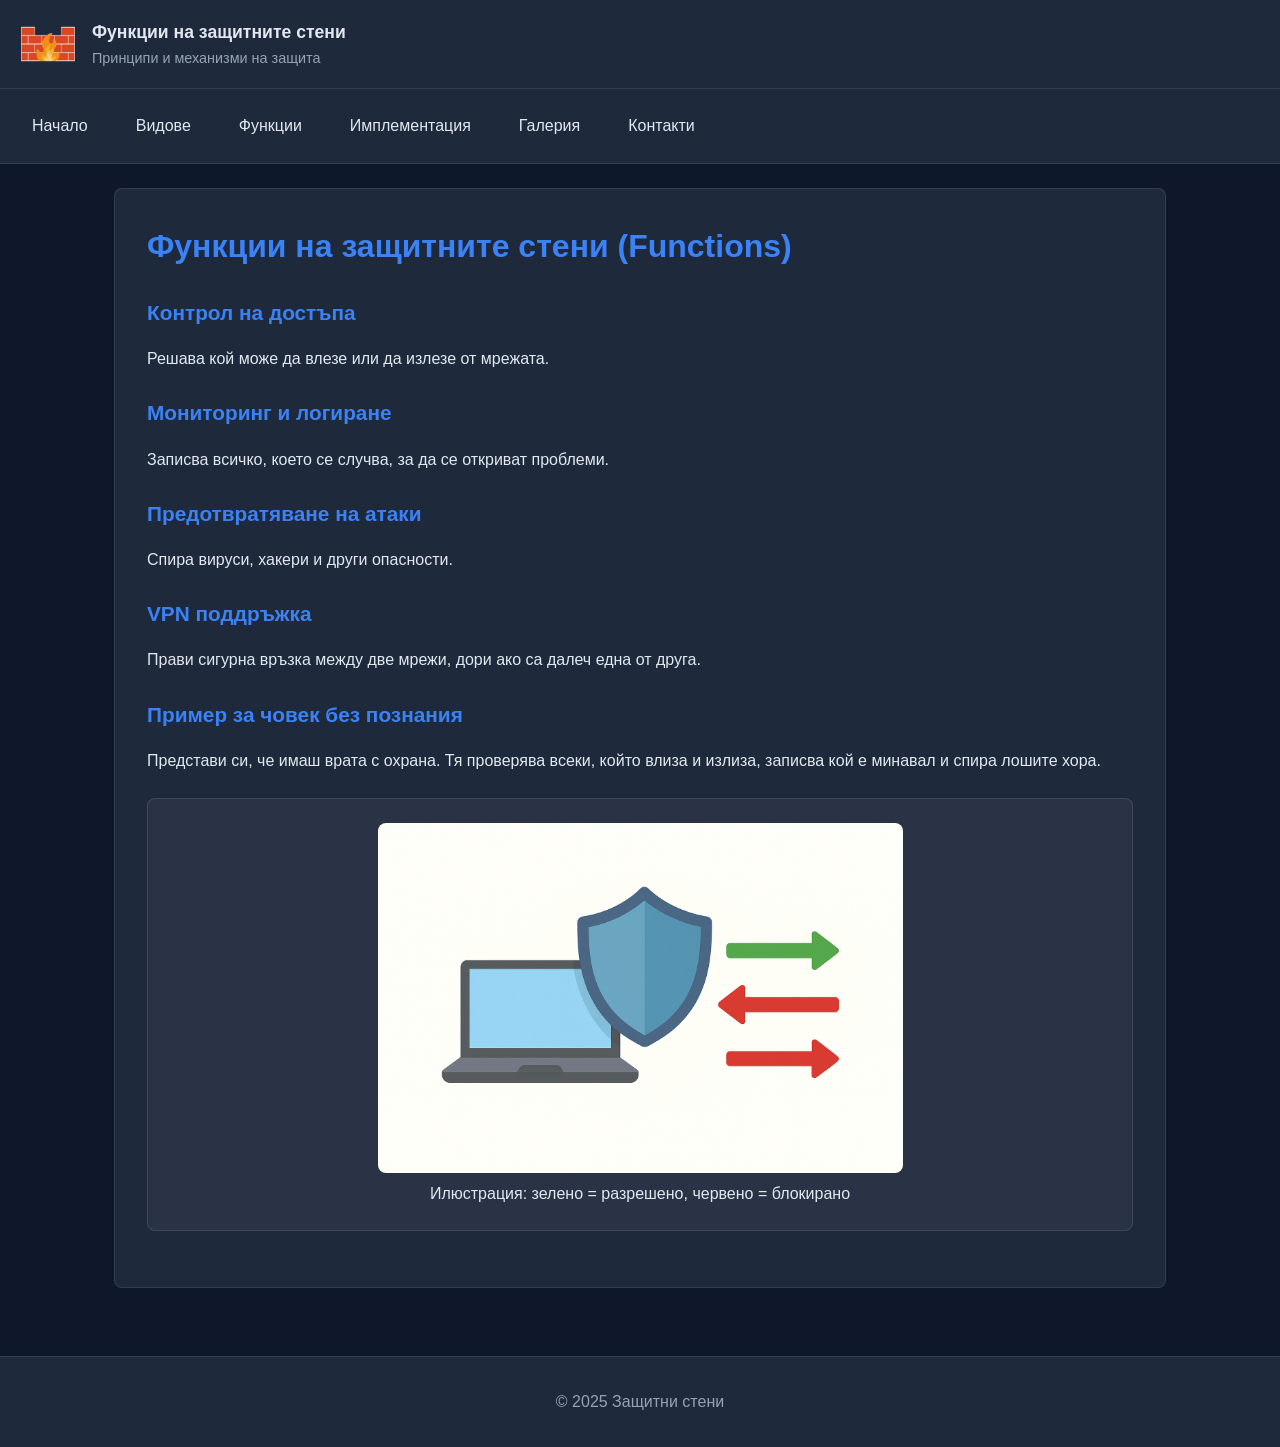
==== funkcii.html @ f61204fa "FireWall" ====
<!DOCTYPE html>
<html lang="bg">
  <head>
    <meta charset="UTF-8" />
    <meta name="viewport" content="width=device-width, initial-scale=1.0" />
    <title>Функции и принципи на работа</title>
    <link rel="stylesheet" href="css/style.css" />
    <link rel="icon" type="image/x-icon" href="images/favicon.ico" />
  </head>
  <body>
    <header>
      <div class="topbar">
        <a href="index.html" class="brand" title="Защитни стени — Начало">
          <img src="images/logo.png" alt="Лого на сайта" class="logo" />
          <div class="title">
            <h1>Функции на защитните стени</h1>
            <p class="slogan">Принципи и механизми на защита</p>
          </div>
        </a>
      </div>

      <nav aria-label="Главна навигация">
        <ul id="main-nav" class="nav-list">
          <li><a href="index.html">Начало</a></li>
          <li><a href="vidove.html">Видове</a></li>
          <li><a href="funkcii.html">Функции</a></li>
          <li><a href="implementacia.html">Имплементация</a></li>
          <li><a href="galeria.html">Галерия</a></li>
          <li><a href="kontakti.html">Контакти</a></li>
        </ul>
      </nav>
    </header>

    <main>
      <section class="functions-content">
        <h2>Функции на защитните стени (Functions)</h2>

        <h3>Контрол на достъпа</h3>
        <p>Решава кой може да влезе или да излезе от мрежата.</p>

        <h3>Мониторинг и логиране</h3>
        <p>Записва всичко, което се случва, за да се откриват проблеми.</p>

        <h3>Предотвратяване на атаки</h3>
        <p>Спира вируси, хакери и други опасности.</p>

        <h3>VPN поддръжка</h3>
        <p>Прави сигурна връзка между две мрежи, дори ако са далеч една от друга.</p>

        <h3>Пример за човек без познания</h3>
        <p>Представи си, че имаш врата с охрана. Тя проверява всеки, който влиза и излиза, записва кой е минавал и спира лошите хора.</p>

        <figure class="functions-visual">
          <img src="images/firewall2.png" alt="Диаграма: компютър, щит и трафик" />
          <figcaption>Илюстрация: зелено = разрешено, червено = блокирано</figcaption>
        </figure>
      </section>
    </main>

    <footer>
      <p>© 2025 Защитни стени</p>
    </footer>

    <script src="js/script.js"></script>
  </body>
</html>
---- css/style.css ----
:root {
  --bg: #0f172a;
  --text: #e2e8f0;
  --primary: #3b82f6;
  --muted: #94a3b8;
  --error: #f87171;
  --success: #4ade80;
}

* {
  box-sizing: border-box;
}

html, body {
  height: 100%;
}

body {
  margin: 0;
  font-family: Arial, sans-serif;
  background: var(--bg);
  color: var(--text);
  line-height: 1.6;
}

header {
  background: #1e293b;
  border-bottom: 1px solid rgba(255, 255, 255, 0.1);
}

.topbar {
  display: flex;
  align-items: center;
  justify-content: space-between;
  gap: 1rem;
  padding: 0.75rem 1rem;
}

.brand {
  display: flex;
  align-items: center;
  gap: 0.75rem;
  text-decoration: none;
  color: inherit;
}

.logo {
  width: 64px;
  height: 64px;
  border-radius: 8px;
  object-fit: cover;
  display: block;
}

.title h1 {
  margin: 0;
  font-size: 1.1rem;
}

.title .slogan {
  margin: 0;
  font-size: 0.9rem;
  color: var(--muted);
}

nav {
  background: #1e293b;
  border-top: 1px solid rgba(255, 255, 255, 0.1);
}

.nav-list {
  display: flex;
  gap: 1rem;
  margin: 0;
  padding: 1rem;
  list-style: none;
  align-items: center;
  flex-wrap: wrap;
}

.nav-list a {
  display: block;
  padding: 0.5rem 1rem;
  color: var(--text);
  text-decoration: none;
  font-size: 1rem;
}

.nav-list a:hover {
  color: var(--primary);
}

#nav-toggle {
  display: none;
}

main {
  padding: 1.5rem;
  max-width: 1100px;
  margin: 0 auto;
}

h2 {
  color: var(--primary);
  font-size: 2rem;
  margin-top: 0;
  margin-bottom: 1rem;
  font-weight: 700;
}

h3 {
  color: var(--primary);
  font-size: 1.3rem;
  margin-top: 1.5rem;
  margin-bottom: 0.75rem;
  font-weight: 600;
}

/* Съдържане секции */
.types-content, .functions-content, .implementation-content {
  background: #1e293b;
  padding: 2rem;
  border-radius: 8px;
  border: 1px solid rgba(255, 255, 255, 0.1);
  margin-bottom: 1.5rem;
}

.types-content p, .functions-content p, .implementation-content p {
  color: var(--text);
  font-size: 1rem;
  line-height: 1.7;
  margin-bottom: 1rem;
}

.types-content ul, .functions-content ul, .implementation-content ul {
  list-style: none;
  padding-left: 0;
  margin: 1rem 0;
}

.types-content li, .functions-content li, .implementation-content li {
  padding-left: 1.75rem;
  margin-bottom: 0.75rem;
  position: relative;
  color: var(--text);
  line-height: 1.6;
}

.types-content li:before, .functions-content li:before, .implementation-content li:before {
  content: "▪";
  color: var(--primary);
  position: absolute;
  left: 0;
  font-size: 1.2rem;
}

/* Изображения */
.visual, .functions-visual {
  margin: 1.5rem 0;
  text-align: center;
  background: rgba(255, 255, 255, 0.05);
  padding: 1.5rem;
  border-radius: 8px;
  border: 1px solid rgba(255, 255, 255, 0.1);
}

.visual img, .functions-visual img {
  max-width: 100%;
  height: auto;
  border-radius: 8px;
  max-height: 350px;
}

/* Форма */
.contact-section {
  display: grid;
  grid-template-columns: 1fr 320px;
  gap: 1rem;
  align-items: start;
}

.contact-section label {
  display: block;
  margin-top: 0.5rem;
  margin-bottom: 0.25rem;
  font-weight: 600;
}

.contact-section input[type="text"], .contact-section input[type="email"], .contact-section textarea {
  width: 100%;
  padding: 0.6rem;
  border-radius: 6px;
  border: 1px solid rgba(255, 255, 255, 0.1);
  background: #0f172a;
  color: var(--text);
  font-size: 0.95rem;
}

.contact-section input:focus, .contact-section textarea:focus {
  outline: 2px dashed var(--primary);
  outline-offset: 2px;
}

.muted {
  color: var(--muted);
  font-size: 0.9rem;
  margin-bottom: 0.5rem;
}

#formMessage {
  margin-top: 0.5rem;
}

#formMessage .error {
  color: var(--error);
  background: rgba(248, 113, 113, 0.1);
  padding: 0.5rem;
  border-radius: 6px;
  margin-bottom: 0.5rem;
}

#formMessage .success {
  color: var(--success);
  background: rgba(74, 222, 128, 0.1);
  padding: 0.5rem;
  border-radius: 6px;
}

/* Бутони */
.form-actions {
  display: flex;
  gap: 0.5rem;
  margin-top: 0.75rem;
}

.btn-primary {
  background: var(--primary);
  color: #ffffff;
  border: 0;
  padding: 0.6rem 1rem;
  border-radius: 6px;
  cursor: pointer;
  font-weight: 600;
}

.btn-primary:hover {
  background: #2563eb;
}

/* Контактна информация */
.contact-info {
  background: rgba(255, 255, 255, 0.05);
  padding: 1rem;
  border-radius: 6px;
  color: var(--muted);
  font-size: 0.95rem;
  border: 1px solid rgba(255, 255, 255, 0.1);
}

/* Таблица */
table {
  width: 100%;
  border-collapse: collapse;
  background: transparent;
  margin-top: 1rem;
}

th, td {
  padding: 0.75rem;
  border-bottom: 1px solid rgba(255, 255, 255, 0.1);
  text-align: left;
}

th {
  background: rgba(59, 130, 246, 0.1);
  color: var(--primary);
  font-weight: 600;
}

/* Галерия */
.gallery {
  margin-top: 1rem;
}

.gallery h2 {
  margin-bottom: 2rem;
}

.gallery-grid {
  display: grid;
  grid-template-columns: repeat(auto-fit, minmax(300px, 1fr));
  gap: 2rem;
  margin-bottom: 2rem;
}

.gallery-item {
  text-align: center;
}

.gallery-item img {
  width: 100%;
  height: auto;
  border-radius: 8px;
  border: none;
  display: block;
  margin-bottom: 1rem;
}

.gallery-item p {
  color: var(--muted);
  margin: 0;
}

footer {
  padding: 1rem;
  text-align: center;
  color: var(--muted);
  margin-top: 1.25rem;
  border-top: 1px solid rgba(255, 255, 255, 0.1);
  background: #1e293b;
}

/* Таблети (до 1024px) */
@media (max-width: 1024px) {
  .contact-section {
    grid-template-columns: 1fr;
  }
  .contact-info {
    order: 2;
  }
}

/* Мобилни (до 900px) */
@media (max-width: 900px) {
  main {
    padding: 1rem;
  }

  .types-content, .functions-content, .implementation-content {
    padding: 1.5rem;
  }

  h2 {
    font-size: 1.6rem;
  }

  h3 {
    font-size: 1.1rem;
  }

  table {
    font-size: 0.9rem;
  }

  th, td {
    padding: 0.5rem;
  }
}

/* Малки екрани (до 480px) */
@media (max-width: 480px) {
  .logo {
    width: 48px;
    height: 48px;
  }
  .title h1 {
    font-size: 1rem;
  }
  .topbar {
    padding: 0.5rem;
  }

  main {
    padding: 0.75rem;
  }

  .types-content, .functions-content, .implementation-content {
    padding: 1rem;
  }

  h2 {
    font-size: 1.4rem;
  }

  h3 {
    font-size: 1rem;
  }

  .visual, .functions-visual {
    padding: 1rem;
  }

  .visual img, .functions-visual img {
    max-height: 250px;
  }

  .contact-section label {
    font-size: 0.95rem;
  }

  .contact-section input[type="text"], .contact-section input[type="email"], .contact-section textarea {
    font-size: 0.9rem;
    padding: 0.5rem;
  }

  .btn-primary {
    font-size: 0.9rem;
    padding: 0.5rem 0.8rem;
  }
}
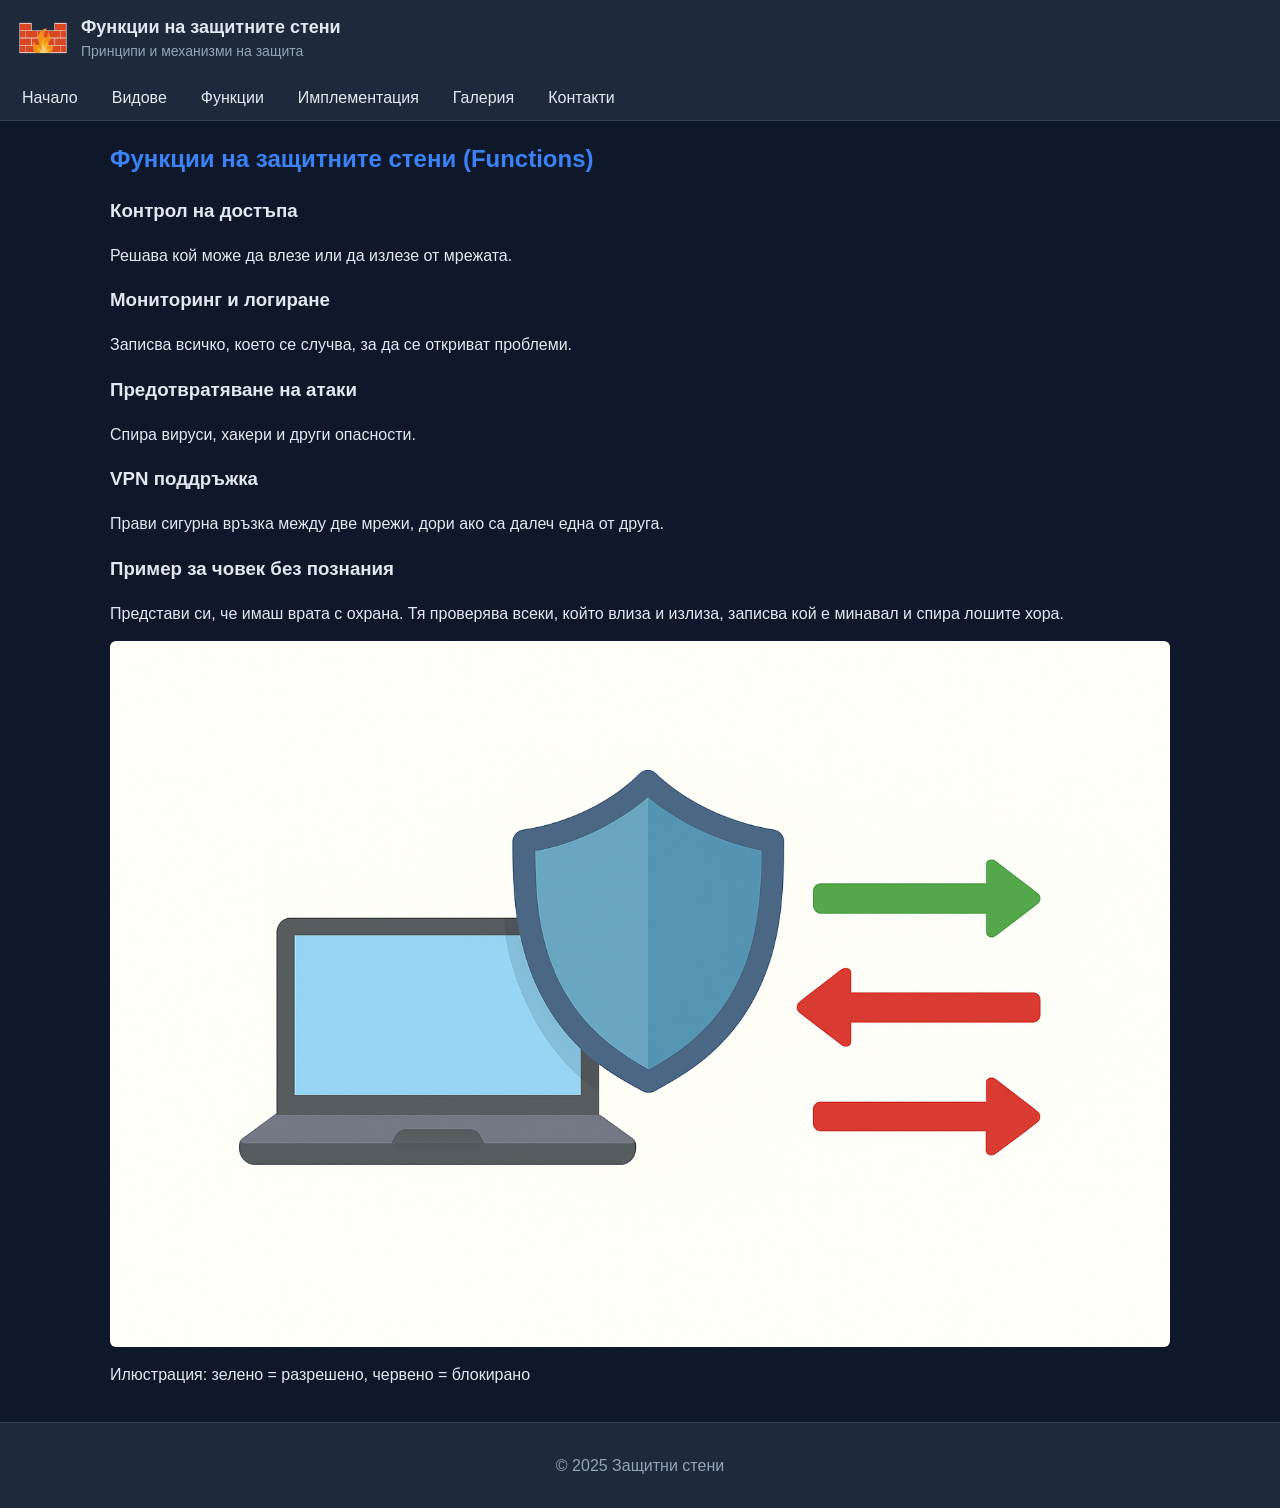
==== commit 43e600f8: "firewall" ====
--- a/funkcii.html
+++ b/funkcii.html
@@ -32,29 +32,30 @@
     </header>
 
     <main>
-      <section class="functions-content">
-        <h2>Функции на защитните стени (Functions)</h2>
+      <h2>Функции на защитните стени (Functions)</h2>
 
-        <h3>Контрол на достъпа</h3>
-        <p>Решава кой може да влезе или да излезе от мрежата.</p>
+      <h3>Контрол на достъпа</h3>
+      <p>Решава кой може да влезе или да излезе от мрежата.</p>
 
-        <h3>Мониторинг и логиране</h3>
-        <p>Записва всичко, което се случва, за да се откриват проблеми.</p>
+      <h3>Мониторинг и логиране</h3>
+      <p>Записва всичко, което се случва, за да се откриват проблеми.</p>
 
-        <h3>Предотвратяване на атаки</h3>
-        <p>Спира вируси, хакери и други опасности.</p>
+      <h3>Предотвратяване на атаки</h3>
+      <p>Спира вируси, хакери и други опасности.</p>
 
-        <h3>VPN поддръжка</h3>
-        <p>Прави сигурна връзка между две мрежи, дори ако са далеч една от друга.</p>
+      <h3>VPN поддръжка</h3>
+      <p>
+        Прави сигурна връзка между две мрежи, дори ако са далеч една от друга.
+      </p>
 
-        <h3>Пример за човек без познания</h3>
-        <p>Представи си, че имаш врата с охрана. Тя проверява всеки, който влиза и излиза, записва кой е минавал и спира лошите хора.</p>
+      <h3>Пример за човек без познания</h3>
+      <p>
+        Представи си, че имаш врата с охрана. Тя проверява всеки, който влиза и
+        излиза, записва кой е минавал и спира лошите хора.
+      </p>
 
-        <figure class="functions-visual">
-          <img src="images/firewall2.png" alt="Диаграма: компютър, щит и трафик" />
-          <figcaption>Илюстрация: зелено = разрешено, червено = блокирано</figcaption>
-        </figure>
-      </section>
+      <img src="images/firewall2.png" alt="Диаграма: компютър, щит и трафик" />
+      <p>Илюстрация: зелено = разрешено, червено = блокирано</p>
     </main>
 
     <footer>
--- a/css/style.css
+++ b/css/style.css
@@ -1,410 +1,164 @@
-:root {
-  --bg: #0f172a;
-  --text: #e2e8f0;
-  --primary: #3b82f6;
-  --muted: #94a3b8;
-  --error: #f87171;
-  --success: #4ade80;
-}
-
+/* ===== ОСНОВНИ НАСТРОЙКИ ===== */
 * {
   box-sizing: border-box;
-}
-
-html, body {
-  height: 100%;
 }
 
 body {
   margin: 0;
   font-family: Arial, sans-serif;
-  background: var(--bg);
-  color: var(--text);
-  line-height: 1.6;
+  background-color: #0f172a;
+  color: #e2e8f0;
+  line-height: 1.5;
 }
 
+/* ===== HEADER ===== */
 header {
-  background: #1e293b;
-  border-bottom: 1px solid rgba(255, 255, 255, 0.1);
+  background-color: #1e293b;
+  border-bottom: 1px solid #334155;
 }
 
 .topbar {
   display: flex;
+  justify-content: space-between;
   align-items: center;
-  justify-content: space-between;
-  gap: 1rem;
-  padding: 0.75rem 1rem;
+  padding: 10px 15px;
 }
 
 .brand {
   display: flex;
   align-items: center;
-  gap: 0.75rem;
+  gap: 10px;
   text-decoration: none;
-  color: inherit;
+  color: #e2e8f0;
 }
 
 .logo {
-  width: 64px;
-  height: 64px;
-  border-radius: 8px;
-  object-fit: cover;
-  display: block;
+  width: 56px;
+  height: 56px;
+  border-radius: 6px;
 }
 
 .title h1 {
   margin: 0;
-  font-size: 1.1rem;
+  font-size: 18px;
 }
 
-.title .slogan {
+.slogan {
   margin: 0;
-  font-size: 0.9rem;
-  color: var(--muted);
+  font-size: 14px;
+  color: #94a3b8;
 }
 
+/* ===== НАВИГАЦИЯ ===== */
 nav {
-  background: #1e293b;
-  border-top: 1px solid rgba(255, 255, 255, 0.1);
+  background-color: #1e293b;
 }
 
 .nav-list {
+  list-style: none;
   display: flex;
-  gap: 1rem;
+  gap: 10px;
   margin: 0;
-  padding: 1rem;
-  list-style: none;
-  align-items: center;
+  padding: 10px;
   flex-wrap: wrap;
 }
 
 .nav-list a {
-  display: block;
-  padding: 0.5rem 1rem;
-  color: var(--text);
+  color: #e2e8f0;
   text-decoration: none;
-  font-size: 1rem;
+  padding: 6px 12px;
 }
 
-.nav-list a:hover {
-  color: var(--primary);
+.nav-list a:hover,
+.nav-list a.active {
+  color: #3b82f6;
 }
 
-#nav-toggle {
-  display: none;
-}
-
+/* ===== ОСНОВНО СЪДЪРЖАНИЕ ===== */
 main {
-  padding: 1.5rem;
   max-width: 1100px;
-  margin: 0 auto;
+  margin: auto;
+  padding: 20px;
 }
 
 h2 {
-  color: var(--primary);
-  font-size: 2rem;
+  color: #3b82f6;
   margin-top: 0;
-  margin-bottom: 1rem;
-  font-weight: 700;
 }
 
-h3 {
-  color: var(--primary);
-  font-size: 1.3rem;
-  margin-top: 1.5rem;
-  margin-bottom: 0.75rem;
-  font-weight: 600;
+p {
+  margin-bottom: 15px;
 }
 
-/* Съдържане секции */
-.types-content, .functions-content, .implementation-content {
-  background: #1e293b;
-  padding: 2rem;
-  border-radius: 8px;
-  border: 1px solid rgba(255, 255, 255, 0.1);
-  margin-bottom: 1.5rem;
-}
-
-.types-content p, .functions-content p, .implementation-content p {
-  color: var(--text);
-  font-size: 1rem;
-  line-height: 1.7;
-  margin-bottom: 1rem;
-}
-
-.types-content ul, .functions-content ul, .implementation-content ul {
-  list-style: none;
-  padding-left: 0;
-  margin: 1rem 0;
-}
-
-.types-content li, .functions-content li, .implementation-content li {
-  padding-left: 1.75rem;
-  margin-bottom: 0.75rem;
-  position: relative;
-  color: var(--text);
-  line-height: 1.6;
-}
-
-.types-content li:before, .functions-content li:before, .implementation-content li:before {
-  content: "▪";
-  color: var(--primary);
-  position: absolute;
-  left: 0;
-  font-size: 1.2rem;
-}
-
-/* Изображения */
-.visual, .functions-visual {
-  margin: 1.5rem 0;
-  text-align: center;
-  background: rgba(255, 255, 255, 0.05);
-  padding: 1.5rem;
-  border-radius: 8px;
-  border: 1px solid rgba(255, 255, 255, 0.1);
-}
-
-.visual img, .functions-visual img {
+/* ===== ИЗОБРАЖЕНИЯ ===== */
+img {
   max-width: 100%;
   height: auto;
-  border-radius: 8px;
-  max-height: 350px;
-}
-
-/* Форма */
-.contact-section {
-  display: grid;
-  grid-template-columns: 1fr 320px;
-  gap: 1rem;
-  align-items: start;
-}
-
-.contact-section label {
   display: block;
-  margin-top: 0.5rem;
-  margin-bottom: 0.25rem;
-  font-weight: 600;
-}
-
-.contact-section input[type="text"], .contact-section input[type="email"], .contact-section textarea {
-  width: 100%;
-  padding: 0.6rem;
-  border-radius: 6px;
-  border: 1px solid rgba(255, 255, 255, 0.1);
-  background: #0f172a;
-  color: var(--text);
-  font-size: 0.95rem;
-}
-
-.contact-section input:focus, .contact-section textarea:focus {
-  outline: 2px dashed var(--primary);
-  outline-offset: 2px;
-}
-
-.muted {
-  color: var(--muted);
-  font-size: 0.9rem;
-  margin-bottom: 0.5rem;
-}
-
-#formMessage {
-  margin-top: 0.5rem;
-}
-
-#formMessage .error {
-  color: var(--error);
-  background: rgba(248, 113, 113, 0.1);
-  padding: 0.5rem;
-  border-radius: 6px;
-  margin-bottom: 0.5rem;
-}
-
-#formMessage .success {
-  color: var(--success);
-  background: rgba(74, 222, 128, 0.1);
-  padding: 0.5rem;
   border-radius: 6px;
 }
 
-/* Бутони */
-.form-actions {
-  display: flex;
-  gap: 0.5rem;
-  margin-top: 0.75rem;
+/* ===== СЕКЦИИ ===== */
+.section-box {
+  background-color: #1e293b;
+  padding: 20px;
+  border-radius: 8px;
+  margin-bottom: 20px;
 }
 
-.btn-primary {
-  background: var(--primary);
-  color: #ffffff;
-  border: 0;
-  padding: 0.6rem 1rem;
-  border-radius: 6px;
-  cursor: pointer;
-  font-weight: 600;
+/* ===== ФОРМА ===== */
+label {
+  display: block;
+  margin-top: 10px;
+  margin-bottom: 5px;
+  font-weight: bold;
 }
 
-.btn-primary:hover {
-  background: #2563eb;
+input,
+textarea {
+  width: 100%;
+  padding: 8px;
+  background-color: #0f172a;
+  border: 1px solid #334155;
+  color: #e2e8f0;
+  border-radius: 5px;
 }
 
-/* Контактна информация */
-.contact-info {
-  background: rgba(255, 255, 255, 0.05);
-  padding: 1rem;
-  border-radius: 6px;
-  color: var(--muted);
-  font-size: 0.95rem;
-  border: 1px solid rgba(255, 255, 255, 0.1);
+button {
+  margin-top: 10px;
+  padding: 8px 14px;
+  background-color: #3b82f6;
+  color: #ffffff;
+  border: none;
+  border-radius: 5px;
+  cursor: pointer;
 }
 
-/* Таблица */
-table {
-  width: 100%;
-  border-collapse: collapse;
-  background: transparent;
-  margin-top: 1rem;
+button:hover {
+  background-color: #2563eb;
 }
 
-th, td {
-  padding: 0.75rem;
-  border-bottom: 1px solid rgba(255, 255, 255, 0.1);
-  text-align: left;
+/* ===== FOOTER ===== */
+footer {
+  background-color: #1e293b;
+  text-align: center;
+  padding: 15px;
+  color: #94a3b8;
+  border-top: 1px solid #334155;
 }
 
-th {
-  background: rgba(59, 130, 246, 0.1);
-  color: var(--primary);
-  font-weight: 600;
-}
-
-/* Галерия */
-.gallery {
-  margin-top: 1rem;
-}
-
-.gallery h2 {
-  margin-bottom: 2rem;
-}
-
-.gallery-grid {
-  display: grid;
-  grid-template-columns: repeat(auto-fit, minmax(300px, 1fr));
-  gap: 2rem;
-  margin-bottom: 2rem;
-}
-
-.gallery-item {
-  text-align: center;
-}
-
-.gallery-item img {
-  width: 100%;
-  height: auto;
-  border-radius: 8px;
-  border: none;
-  display: block;
-  margin-bottom: 1rem;
-}
-
-.gallery-item p {
-  color: var(--muted);
-  margin: 0;
-}
-
-footer {
-  padding: 1rem;
-  text-align: center;
-  color: var(--muted);
-  margin-top: 1.25rem;
-  border-top: 1px solid rgba(255, 255, 255, 0.1);
-  background: #1e293b;
-}
-
-/* Таблети (до 1024px) */
-@media (max-width: 1024px) {
-  .contact-section {
-    grid-template-columns: 1fr;
-  }
-  .contact-info {
-    order: 2;
-  }
-}
-
-/* Мобилни (до 900px) */
-@media (max-width: 900px) {
-  main {
-    padding: 1rem;
+/* ===== RESPONSIVE ===== */
+@media (max-width: 768px) {
+  .topbar {
+    flex-direction: column;
+    align-items: flex-start;
   }
 
-  .types-content, .functions-content, .implementation-content {
-    padding: 1.5rem;
-  }
-
-  h2 {
-    font-size: 1.6rem;
-  }
-
-  h3 {
-    font-size: 1.1rem;
-  }
-
-  table {
-    font-size: 0.9rem;
-  }
-
-  th, td {
-    padding: 0.5rem;
-  }
-}
-
-/* Малки екрани (до 480px) */
-@media (max-width: 480px) {
-  .logo {
-    width: 48px;
-    height: 48px;
-  }
-  .title h1 {
-    font-size: 1rem;
-  }
-  .topbar {
-    padding: 0.5rem;
+  .nav-list {
+    flex-direction: column;
   }
 
   main {
-    padding: 0.75rem;
-  }
-
-  .types-content, .functions-content, .implementation-content {
-    padding: 1rem;
-  }
-
-  h2 {
-    font-size: 1.4rem;
-  }
-
-  h3 {
-    font-size: 1rem;
-  }
-
-  .visual, .functions-visual {
-    padding: 1rem;
-  }
-
-  .visual img, .functions-visual img {
-    max-height: 250px;
-  }
-
-  .contact-section label {
-    font-size: 0.95rem;
-  }
-
-  .contact-section input[type="text"], .contact-section input[type="email"], .contact-section textarea {
-    font-size: 0.9rem;
-    padding: 0.5rem;
-  }
-
-  .btn-primary {
-    font-size: 0.9rem;
-    padding: 0.5rem 0.8rem;
+    padding: 15px;
   }
 }
